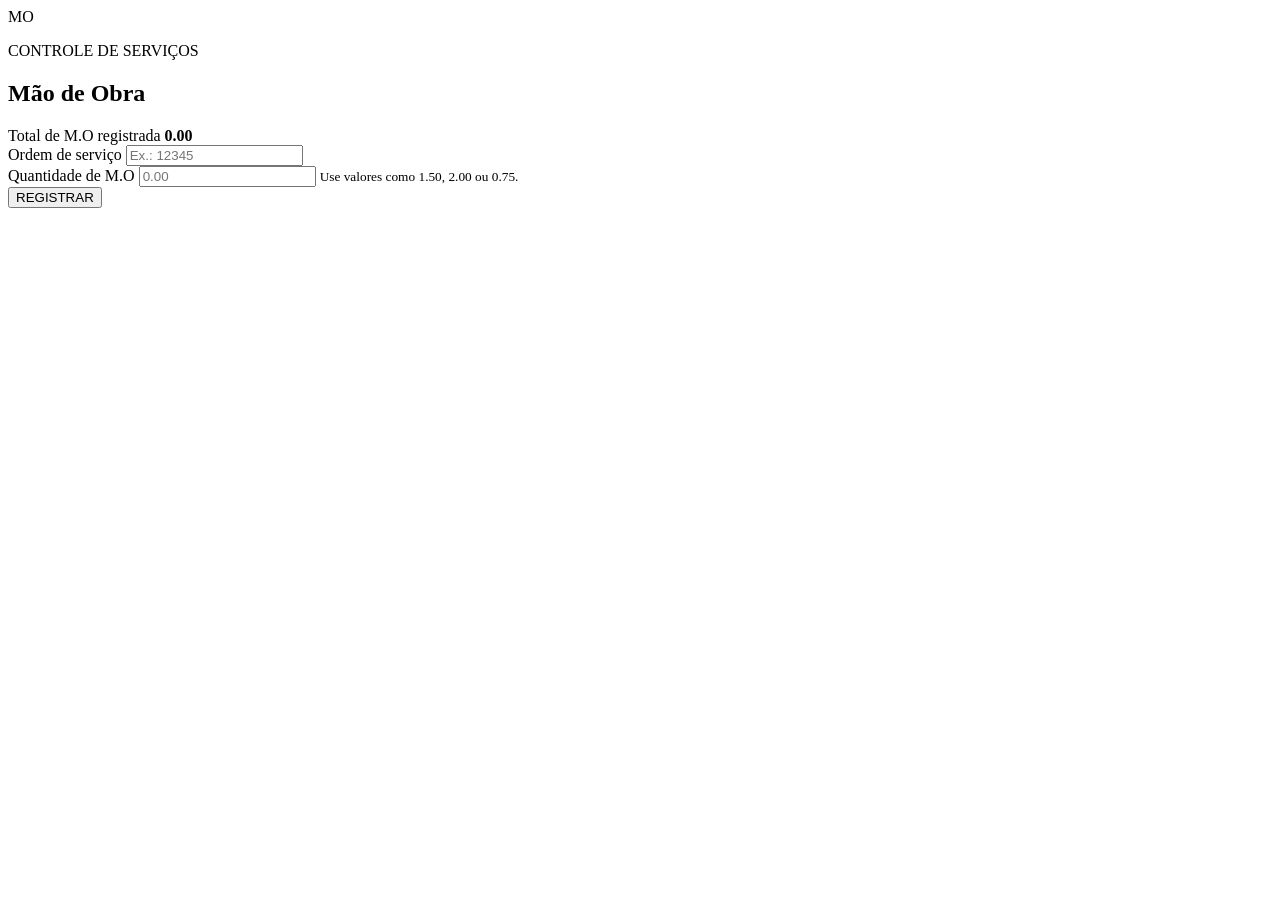
==== index.html @ 824338c3 "feat: cria interface inicial para registro de mão de obra" ====
<!DOCTYPE html>
<html lang="pt-BR">
<head>
  <meta charset="UTF-8">
  <meta name="viewport" content="width=device-width, initial-scale=1.0, viewport-fit=cover">
  <meta name="theme-color" content="#071b33">
  <meta name="description" content="Registro simples de ordem de serviço e mão de obra.">
  <title>Mão de Obra</title>
  <link rel="stylesheet" href="styles.css">
</head>
<body>
  <main class="page-shell">
    <section class="app-card" aria-labelledby="page-title">
      <header class="app-header">
        <div class="brand-mark" aria-hidden="true">MO</div>
        <div>
          <p class="eyebrow">CONTROLE DE SERVIÇOS</p>
          <h1 id="page-title">Mão de Obra</h1>
        </div>
      </header>

      <section class="total-card" aria-live="polite">
        <span>Total de M.O registrada</span>
        <strong id="total-mo">0.00</strong>
      </section>

      <form id="registro-form" class="form-card" novalidate>
        <div class="field-group">
          <label for="ordem-servico">Ordem de serviço</label>
          <input
            id="ordem-servico"
            name="ordemServico"
            type="text"
            inputmode="numeric"
            autocomplete="off"
            placeholder="Ex.: 12345"
            maxlength="40"
            required
          >
        </div>

        <div class="field-group">
          <label for="mao-obra">Quantidade de M.O</label>
          <input
            id="mao-obra"
            name="maoObra"
            type="text"
            inputmode="decimal"
            autocomplete="off"
            placeholder="0.00"
            required
          >
          <small>Use valores como 1.50, 2.00 ou 0.75.</small>
        </div>

        <button id="btn-registrar" type="submit">REGISTRAR</button>
        <p id="status" class="status" role="status" aria-live="polite"></p>
      </form>
    </section>
  </main>

  <script src="app.js" defer></script>
</body>
</html>
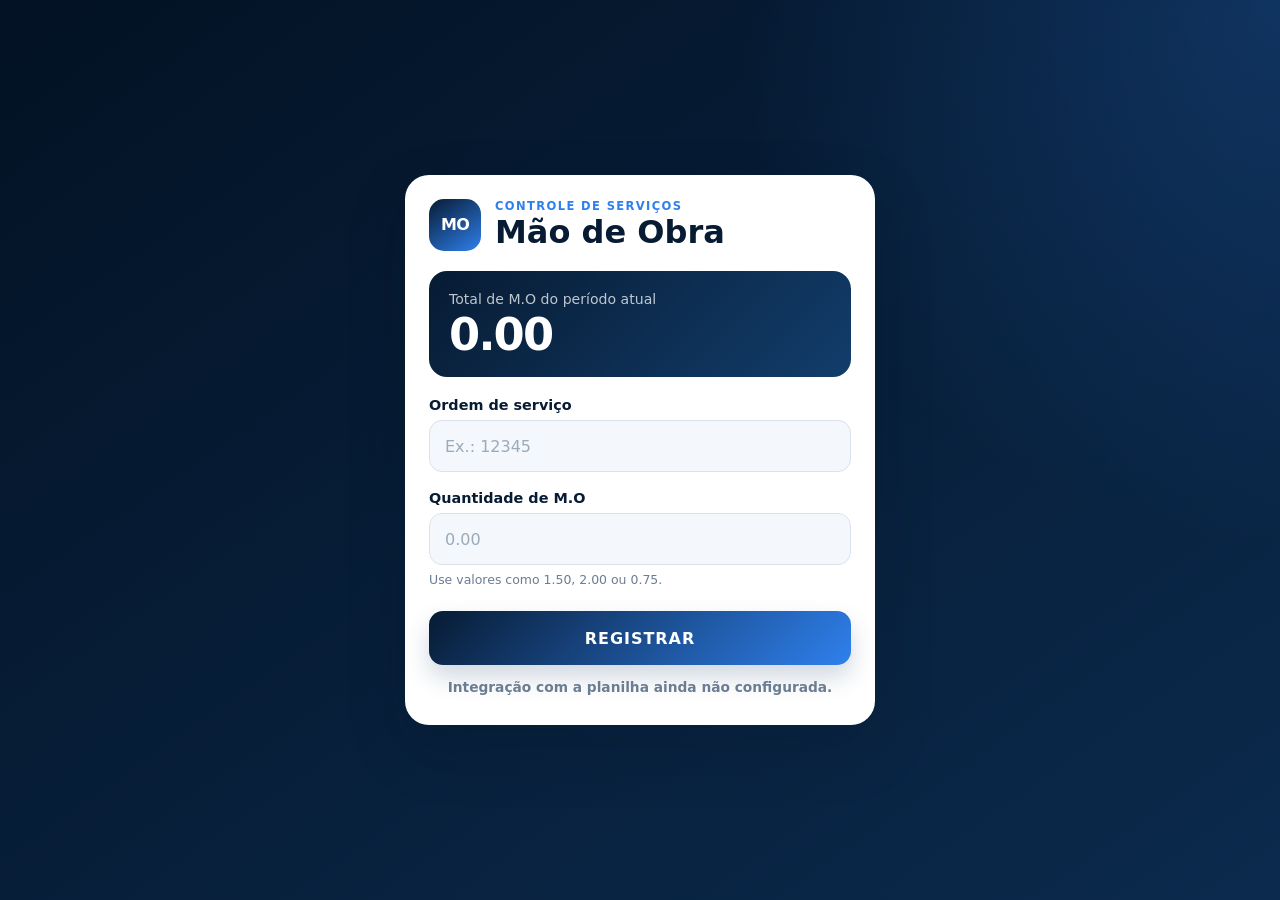
==== commit bd483023: "Ajusta rótulo do total para o ciclo atual" ====
--- a/index.html
+++ b/index.html
@@ -20,7 +20,7 @@
       </header>
 
       <section class="total-card" aria-live="polite">
-        <span>Total de M.O registrada</span>
+        <span>Total de M.O do período atual</span>
         <strong id="total-mo">0.00</strong>
       </section>
 
--- a/styles.css
+++ b/styles.css
@@ -0,0 +1,226 @@
+:root {
+  --navy-950: #031224;
+  --navy-900: #071b33;
+  --navy-800: #0b2a4d;
+  --navy-700: #123d6b;
+  --blue-500: #2f80ed;
+  --blue-400: #5aa2ff;
+  --surface: #ffffff;
+  --surface-soft: #f4f7fb;
+  --text: #10233b;
+  --muted: #6b7d92;
+  --border: #d9e2ec;
+  --success: #177245;
+  --danger: #b42318;
+  --shadow: 0 24px 60px rgba(3, 18, 36, 0.18);
+}
+
+* {
+  box-sizing: border-box;
+}
+
+html {
+  min-height: 100%;
+  background: var(--navy-950);
+}
+
+body {
+  min-height: 100vh;
+  margin: 0;
+  font-family: Inter, ui-sans-serif, system-ui, -apple-system, BlinkMacSystemFont, "Segoe UI", sans-serif;
+  color: var(--text);
+  background:
+    radial-gradient(circle at top right, rgba(47, 128, 237, 0.22), transparent 34rem),
+    linear-gradient(145deg, var(--navy-950), var(--navy-800));
+}
+
+button,
+input {
+  font: inherit;
+}
+
+.page-shell {
+  min-height: 100vh;
+  display: grid;
+  place-items: center;
+  padding: max(22px, env(safe-area-inset-top)) 18px max(22px, env(safe-area-inset-bottom));
+}
+
+.app-card {
+  width: min(100%, 470px);
+  background: var(--surface);
+  border-radius: 24px;
+  box-shadow: var(--shadow);
+  overflow: hidden;
+}
+
+.app-header {
+  display: flex;
+  align-items: center;
+  gap: 14px;
+  padding: 24px 24px 16px;
+}
+
+.brand-mark {
+  width: 52px;
+  height: 52px;
+  display: grid;
+  place-items: center;
+  flex: 0 0 auto;
+  border-radius: 15px;
+  color: #fff;
+  font-weight: 800;
+  letter-spacing: -0.04em;
+  background: linear-gradient(145deg, var(--navy-900), var(--blue-500));
+}
+
+.eyebrow {
+  margin: 0 0 3px;
+  font-size: 0.72rem;
+  font-weight: 800;
+  letter-spacing: 0.12em;
+  color: var(--blue-500);
+}
+
+h1 {
+  margin: 0;
+  font-size: clamp(1.65rem, 6vw, 2rem);
+  line-height: 1.05;
+  color: var(--navy-900);
+}
+
+.total-card {
+  margin: 4px 24px 20px;
+  padding: 20px;
+  border-radius: 18px;
+  color: #fff;
+  background: linear-gradient(135deg, var(--navy-900), var(--navy-700));
+}
+
+.total-card span {
+  display: block;
+  margin-bottom: 6px;
+  font-size: 0.88rem;
+  color: rgba(255, 255, 255, 0.74);
+}
+
+.total-card strong {
+  display: block;
+  font-size: clamp(2rem, 10vw, 2.8rem);
+  line-height: 1;
+  font-variant-numeric: tabular-nums;
+  letter-spacing: -0.04em;
+}
+
+.form-card {
+  padding: 0 24px 26px;
+}
+
+.field-group + .field-group {
+  margin-top: 18px;
+}
+
+label {
+  display: block;
+  margin-bottom: 7px;
+  font-size: 0.9rem;
+  font-weight: 750;
+  color: var(--navy-900);
+}
+
+input {
+  width: 100%;
+  min-height: 52px;
+  padding: 0 15px;
+  border: 1px solid var(--border);
+  border-radius: 13px;
+  outline: none;
+  color: var(--text);
+  background: var(--surface-soft);
+  transition: border-color 0.2s ease, box-shadow 0.2s ease, background 0.2s ease;
+}
+
+input:focus {
+  border-color: var(--blue-500);
+  background: #fff;
+  box-shadow: 0 0 0 4px rgba(47, 128, 237, 0.12);
+}
+
+input::placeholder {
+  color: #9aabba;
+}
+
+small {
+  display: block;
+  margin-top: 7px;
+  color: var(--muted);
+  font-size: 0.78rem;
+}
+
+button {
+  width: 100%;
+  min-height: 54px;
+  margin-top: 24px;
+  border: 0;
+  border-radius: 14px;
+  cursor: pointer;
+  color: #fff;
+  font-weight: 850;
+  letter-spacing: 0.06em;
+  background: linear-gradient(135deg, var(--navy-900), var(--blue-500));
+  box-shadow: 0 12px 24px rgba(18, 61, 107, 0.2);
+  transition: transform 0.15s ease, opacity 0.15s ease, box-shadow 0.15s ease;
+}
+
+button:hover {
+  box-shadow: 0 14px 28px rgba(18, 61, 107, 0.28);
+}
+
+button:active {
+  transform: translateY(1px);
+}
+
+button:disabled {
+  cursor: wait;
+  opacity: 0.68;
+}
+
+.status {
+  min-height: 20px;
+  margin: 14px 2px 0;
+  text-align: center;
+  font-size: 0.86rem;
+  font-weight: 650;
+  color: var(--muted);
+}
+
+.status.success {
+  color: var(--success);
+}
+
+.status.error {
+  color: var(--danger);
+}
+
+@media (max-width: 420px) {
+  .page-shell {
+    padding-left: 12px;
+    padding-right: 12px;
+  }
+
+  .app-card {
+    border-radius: 20px;
+  }
+
+  .app-header {
+    padding: 20px 18px 14px;
+  }
+
+  .total-card {
+    margin: 2px 18px 18px;
+  }
+
+  .form-card {
+    padding: 0 18px 22px;
+  }
+}
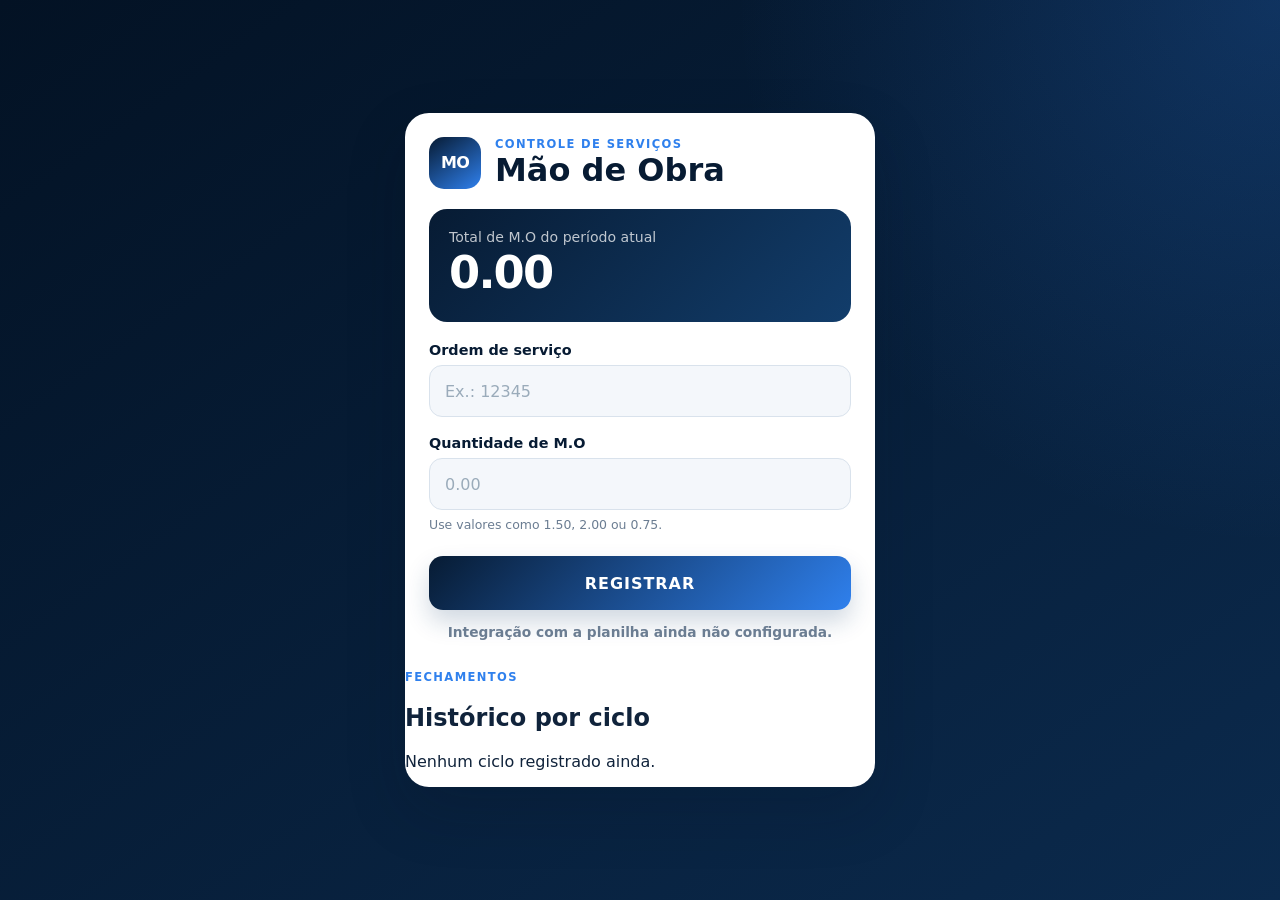
==== commit 933abb23: "Adiciona seção de histórico mensal" ====
--- a/index.html
+++ b/index.html
@@ -22,40 +22,32 @@
       <section class="total-card" aria-live="polite">
         <span>Total de M.O do período atual</span>
         <strong id="total-mo">0.00</strong>
+        <small id="periodo-atual" class="period-label"></small>
       </section>
 
       <form id="registro-form" class="form-card" novalidate>
         <div class="field-group">
           <label for="ordem-servico">Ordem de serviço</label>
-          <input
-            id="ordem-servico"
-            name="ordemServico"
-            type="text"
-            inputmode="numeric"
-            autocomplete="off"
-            placeholder="Ex.: 12345"
-            maxlength="40"
-            required
-          >
+          <input id="ordem-servico" name="ordemServico" type="text" inputmode="numeric" autocomplete="off" placeholder="Ex.: 12345" maxlength="40" required>
         </div>
 
         <div class="field-group">
           <label for="mao-obra">Quantidade de M.O</label>
-          <input
-            id="mao-obra"
-            name="maoObra"
-            type="text"
-            inputmode="decimal"
-            autocomplete="off"
-            placeholder="0.00"
-            required
-          >
+          <input id="mao-obra" name="maoObra" type="text" inputmode="decimal" autocomplete="off" placeholder="0.00" required>
           <small>Use valores como 1.50, 2.00 ou 0.75.</small>
         </div>
 
         <button id="btn-registrar" type="submit">REGISTRAR</button>
         <p id="status" class="status" role="status" aria-live="polite"></p>
       </form>
+
+      <section class="history-section" aria-labelledby="history-title">
+        <p class="eyebrow">FECHAMENTOS</p>
+        <h2 id="history-title">Histórico por ciclo</h2>
+        <div id="history-list" class="history-list" aria-live="polite">
+          <p class="history-empty">Nenhum ciclo registrado ainda.</p>
+        </div>
+      </section>
     </section>
   </main>
 
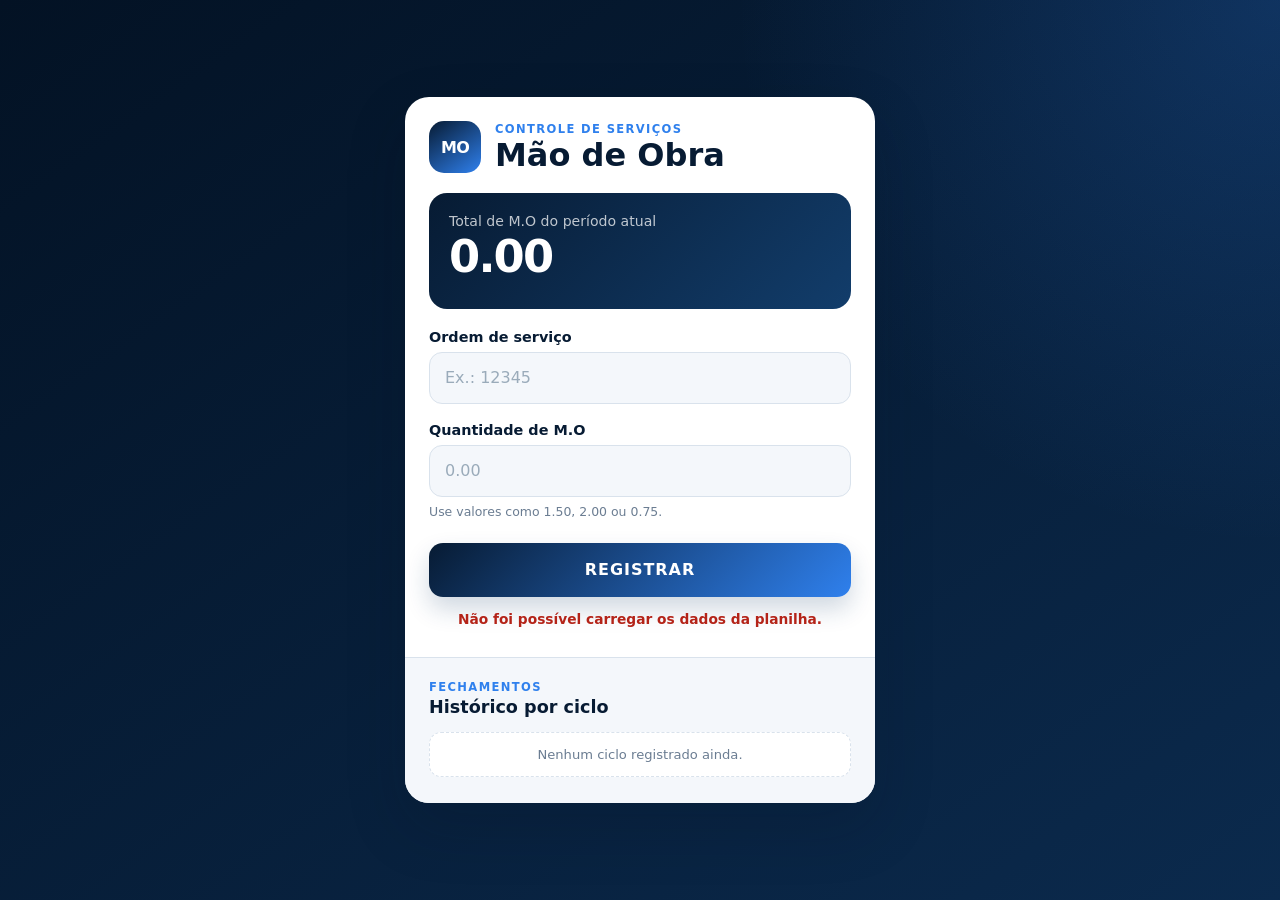
==== commit 1e5f7ff1: "Habilita metadados e manifest do PWA" ====
--- a/index.html
+++ b/index.html
@@ -5,7 +5,16 @@
   <meta name="viewport" content="width=device-width, initial-scale=1.0, viewport-fit=cover">
   <meta name="theme-color" content="#071b33">
   <meta name="description" content="Registro simples de ordem de serviço e mão de obra.">
+  <meta name="mobile-web-app-capable" content="yes">
+  <meta name="apple-mobile-web-app-capable" content="yes">
+  <meta name="apple-mobile-web-app-status-bar-style" content="black-translucent">
+  <meta name="apple-mobile-web-app-title" content="Mão de Obra">
+
   <title>Mão de Obra</title>
+
+  <link rel="manifest" href="./manifest.webmanifest">
+  <link rel="icon" type="image/svg+xml" href="./icons/icon.svg">
+  <link rel="apple-touch-icon" href="./icons/icon.svg">
   <link rel="stylesheet" href="styles.css">
 </head>
 <body>
--- a/styles.css
+++ b/styles.css
@@ -82,11 +82,19 @@
   color: var(--blue-500);
 }
 
+h1,
+h2 {
+  margin: 0;
+  color: var(--navy-900);
+}
+
 h1 {
-  margin: 0;
   font-size: clamp(1.65rem, 6vw, 2rem);
   line-height: 1.05;
-  color: var(--navy-900);
+}
+
+h2 {
+  font-size: 1.1rem;
 }
 
 .total-card {
@@ -110,6 +118,12 @@
   line-height: 1;
   font-variant-numeric: tabular-nums;
   letter-spacing: -0.04em;
+}
+
+.total-card .period-label {
+  margin-top: 9px;
+  color: rgba(255, 255, 255, 0.72);
+  font-size: 0.76rem;
 }
 
 .form-card {
@@ -202,6 +216,75 @@
   color: var(--danger);
 }
 
+.history-section {
+  padding: 22px 24px 26px;
+  border-top: 1px solid var(--border);
+  background: var(--surface-soft);
+}
+
+.history-list {
+  display: grid;
+  gap: 10px;
+  margin-top: 15px;
+}
+
+.history-item {
+  display: flex;
+  align-items: center;
+  justify-content: space-between;
+  gap: 14px;
+  padding: 13px 14px;
+  border: 1px solid var(--border);
+  border-radius: 13px;
+  background: #fff;
+}
+
+.history-item.current {
+  border-color: rgba(47, 128, 237, 0.42);
+  box-shadow: inset 3px 0 0 var(--blue-500);
+}
+
+.history-info {
+  min-width: 0;
+}
+
+.history-info > strong {
+  display: block;
+  font-size: 0.78rem;
+  line-height: 1.4;
+  color: var(--text);
+}
+
+.current-badge {
+  display: inline-block;
+  margin-top: 5px;
+  padding: 3px 7px;
+  border-radius: 999px;
+  font-size: 0.62rem;
+  font-weight: 850;
+  letter-spacing: 0.06em;
+  color: var(--blue-500);
+  background: rgba(47, 128, 237, 0.1);
+}
+
+.history-total {
+  flex: 0 0 auto;
+  font-size: 1.1rem;
+  color: var(--navy-900);
+  font-variant-numeric: tabular-nums;
+}
+
+.history-empty {
+  margin: 0;
+  padding: 14px;
+  border: 1px dashed var(--border);
+  border-radius: 12px;
+  text-align: center;
+  color: var(--muted);
+  font-size: 0.82rem;
+  background: #fff;
+}
+
 @media (max-width: 420px) {
   .page-shell {
     padding-left: 12px;
@@ -220,7 +303,13 @@
     margin: 2px 18px 18px;
   }
 
-  .form-card {
-    padding: 0 18px 22px;
-  }
-}
+  .form-card,
+  .history-section {
+    padding-left: 18px;
+    padding-right: 18px;
+  }
+
+  .history-item {
+    padding: 12px;
+  }
+}
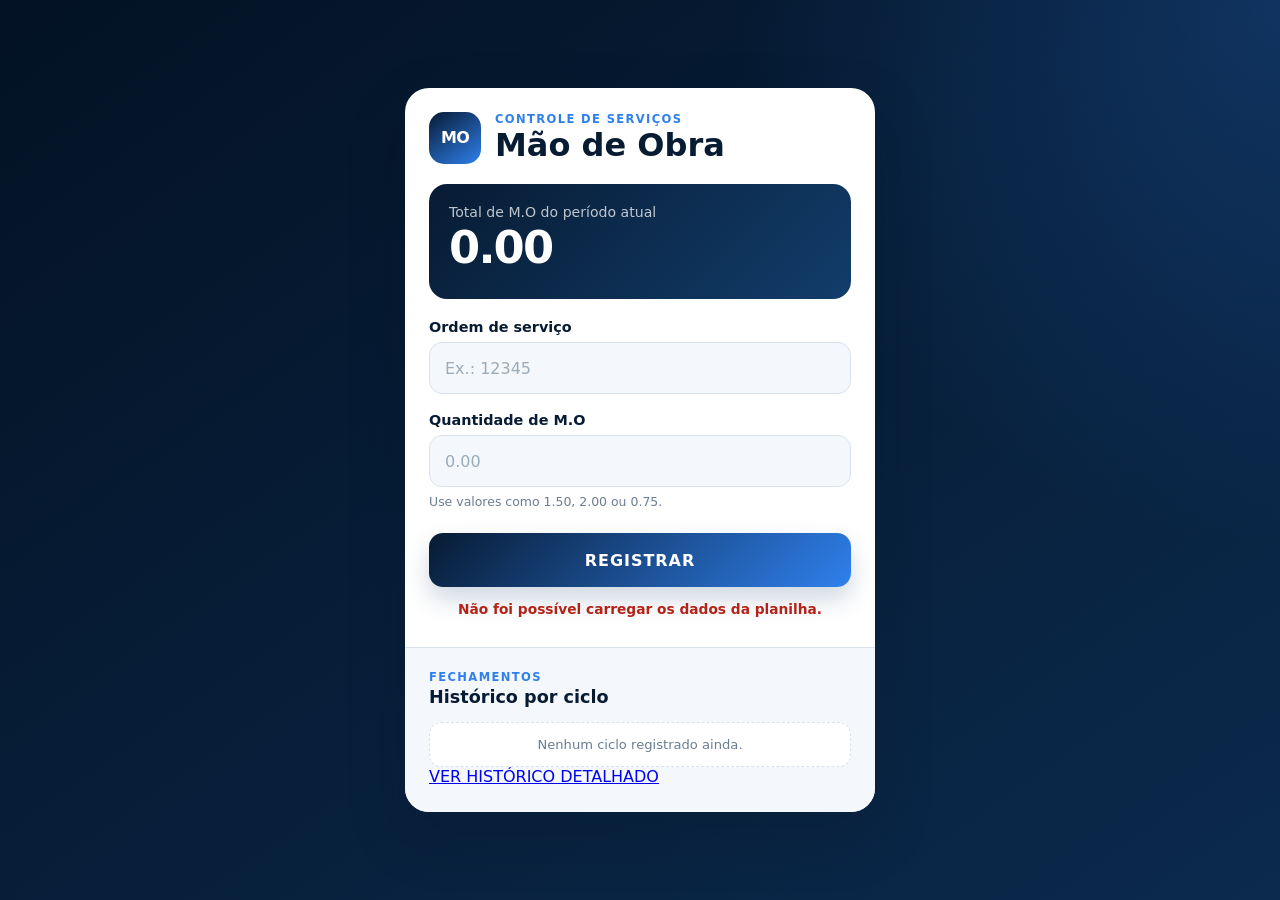
==== commit 192acd00: "Adiciona acesso ao histórico detalhado" ====
--- a/index.html
+++ b/index.html
@@ -56,6 +56,7 @@
         <div id="history-list" class="history-list" aria-live="polite">
           <p class="history-empty">Nenhum ciclo registrado ainda.</p>
         </div>
+        <a class="link-button" href="historico.html">VER HISTÓRICO DETALHADO</a>
       </section>
     </section>
   </main>
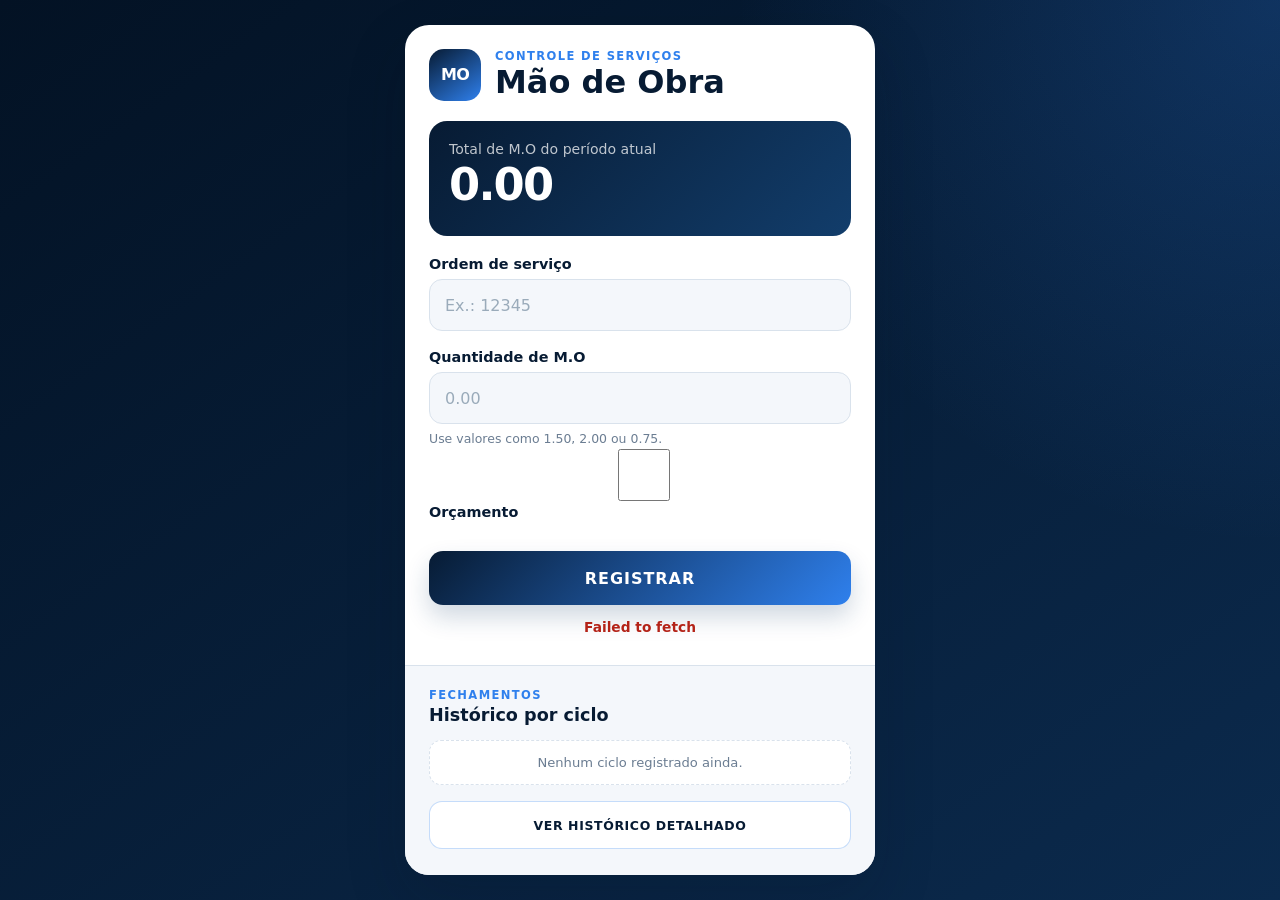
==== commit 8a914c18: "feat: adicionar checkbox de orçamento ao formulário" ====
--- a/index.html
+++ b/index.html
@@ -46,6 +46,11 @@
           <small>Use valores como 1.50, 2.00 ou 0.75.</small>
         </div>
 
+        <label class="checkbox-field" for="orcamento">
+          <input id="orcamento" name="orcamento" type="checkbox">
+          <span>Orçamento</span>
+        </label>
+
         <button id="btn-registrar" type="submit">REGISTRAR</button>
         <p id="status" class="status" role="status" aria-live="polite"></p>
       </form>
--- a/styles.css
+++ b/styles.css
@@ -35,7 +35,8 @@
 }
 
 button,
-input {
+input,
+select {
   font: inherit;
 }
 
@@ -52,6 +53,10 @@
   border-radius: 24px;
   box-shadow: var(--shadow);
   overflow: hidden;
+}
+
+.app-card.wide {
+  width: min(100%, 860px);
 }
 
 .app-header {
@@ -142,7 +147,8 @@
   color: var(--navy-900);
 }
 
-input {
+input,
+select {
   width: 100%;
   min-height: 52px;
   padding: 0 15px;
@@ -154,7 +160,12 @@
   transition: border-color 0.2s ease, box-shadow 0.2s ease, background 0.2s ease;
 }
 
-input:focus {
+select {
+  cursor: pointer;
+}
+
+input:focus,
+select:focus {
   border-color: var(--blue-500);
   background: #fff;
   box-shadow: 0 0 0 4px rgba(47, 128, 237, 0.12);
@@ -285,6 +296,220 @@
   background: #fff;
 }
 
+.link-button {
+  min-height: 48px;
+  margin-top: 16px;
+  display: flex;
+  align-items: center;
+  justify-content: center;
+  padding: 0 16px;
+  border: 1px solid rgba(47, 128, 237, 0.28);
+  border-radius: 13px;
+  text-decoration: none;
+  text-align: center;
+  color: var(--navy-900);
+  font-size: 0.78rem;
+  font-weight: 850;
+  letter-spacing: 0.05em;
+  background: #fff;
+}
+
+.link-button:hover {
+  border-color: var(--blue-500);
+  color: var(--blue-500);
+}
+
+.history-page-shell {
+  align-items: start;
+}
+
+.history-page-header {
+  border-bottom: 1px solid var(--border);
+}
+
+.header-copy {
+  min-width: 0;
+}
+
+.header-back {
+  margin-left: auto;
+  flex: 0 0 auto;
+  padding: 9px 11px;
+  border-radius: 10px;
+  text-decoration: none;
+  color: var(--navy-700);
+  font-size: 0.78rem;
+  font-weight: 800;
+  background: var(--surface-soft);
+}
+
+.filter-card {
+  padding: 22px 24px 24px;
+  border-bottom: 1px solid var(--border);
+}
+
+.filter-form {
+  margin-top: 18px;
+}
+
+.filter-grid {
+  display: grid;
+  grid-template-columns: repeat(2, minmax(0, 1fr));
+  gap: 14px;
+}
+
+.filter-grid .field-group + .field-group {
+  margin-top: 0;
+}
+
+.filter-action {
+  margin-top: 16px;
+}
+
+.history-summary {
+  margin: 22px 24px 0;
+  display: flex;
+  align-items: end;
+  justify-content: space-between;
+  gap: 20px;
+  padding: 20px;
+  border-radius: 18px;
+  color: #fff;
+  background: linear-gradient(135deg, var(--navy-900), var(--navy-700));
+}
+
+.history-summary span {
+  display: block;
+  color: rgba(255, 255, 255, 0.76);
+  font-size: 0.82rem;
+}
+
+.history-summary strong {
+  display: block;
+  margin-top: 6px;
+  font-size: clamp(2rem, 8vw, 2.6rem);
+  line-height: 1;
+  font-variant-numeric: tabular-nums;
+}
+
+.history-summary-meta {
+  text-align: right;
+}
+
+.history-summary-meta span {
+  color: #fff;
+  font-weight: 750;
+}
+
+.history-summary-meta small {
+  margin-top: 5px;
+  color: rgba(255, 255, 255, 0.7);
+}
+
+.history-status {
+  margin-left: 24px;
+  margin-right: 24px;
+}
+
+.records-section {
+  padding: 8px 24px 28px;
+}
+
+.records-title-row {
+  margin-bottom: 14px;
+}
+
+.records-head,
+.record-item {
+  display: grid;
+  grid-template-columns: 1.1fr 0.8fr 1.2fr 0.65fr;
+  gap: 12px;
+  align-items: center;
+}
+
+.records-head {
+  padding: 0 14px 8px;
+  color: var(--muted);
+  font-size: 0.72rem;
+  font-weight: 800;
+  letter-spacing: 0.05em;
+  text-transform: uppercase;
+}
+
+.records-list {
+  display: grid;
+  gap: 9px;
+}
+
+.record-item {
+  padding: 14px;
+  border: 1px solid var(--border);
+  border-radius: 13px;
+  background: var(--surface-soft);
+}
+
+.record-cell {
+  min-width: 0;
+}
+
+.record-cell strong {
+  display: block;
+  overflow: hidden;
+  color: var(--text);
+  font-size: 0.9rem;
+  text-overflow: ellipsis;
+  white-space: nowrap;
+}
+
+.record-label {
+  display: none;
+  margin-bottom: 3px;
+  color: var(--muted);
+  font-size: 0.66rem;
+  font-weight: 800;
+  letter-spacing: 0.05em;
+  text-transform: uppercase;
+}
+
+.record-mo {
+  text-align: right;
+}
+
+.record-mo strong {
+  color: var(--navy-900);
+  font-size: 1rem;
+  font-variant-numeric: tabular-nums;
+}
+
+@media (max-width: 620px) {
+  .history-summary {
+    align-items: start;
+    flex-direction: column;
+    gap: 14px;
+  }
+
+  .history-summary-meta {
+    text-align: left;
+  }
+
+  .records-head {
+    display: none;
+  }
+
+  .record-item {
+    grid-template-columns: repeat(2, minmax(0, 1fr));
+    gap: 12px 16px;
+  }
+
+  .record-label {
+    display: block;
+  }
+
+  .record-mo {
+    text-align: left;
+  }
+}
+
 @media (max-width: 420px) {
   .page-shell {
     padding-left: 12px;
@@ -299,17 +524,51 @@
     padding: 20px 18px 14px;
   }
 
+  .history-page-header {
+    gap: 10px;
+  }
+
+  .history-page-header .brand-mark {
+    width: 46px;
+    height: 46px;
+    border-radius: 13px;
+  }
+
+  .history-page-header h1 {
+    font-size: 1.4rem;
+  }
+
+  .header-back {
+    padding: 8px 9px;
+  }
+
   .total-card {
     margin: 2px 18px 18px;
   }
 
   .form-card,
-  .history-section {
+  .history-section,
+  .filter-card,
+  .records-section {
     padding-left: 18px;
     padding-right: 18px;
   }
 
+  .history-summary {
+    margin-left: 18px;
+    margin-right: 18px;
+  }
+
+  .history-status {
+    margin-left: 18px;
+    margin-right: 18px;
+  }
+
   .history-item {
     padding: 12px;
   }
-}
+
+  .filter-grid {
+    gap: 10px;
+  }
+}
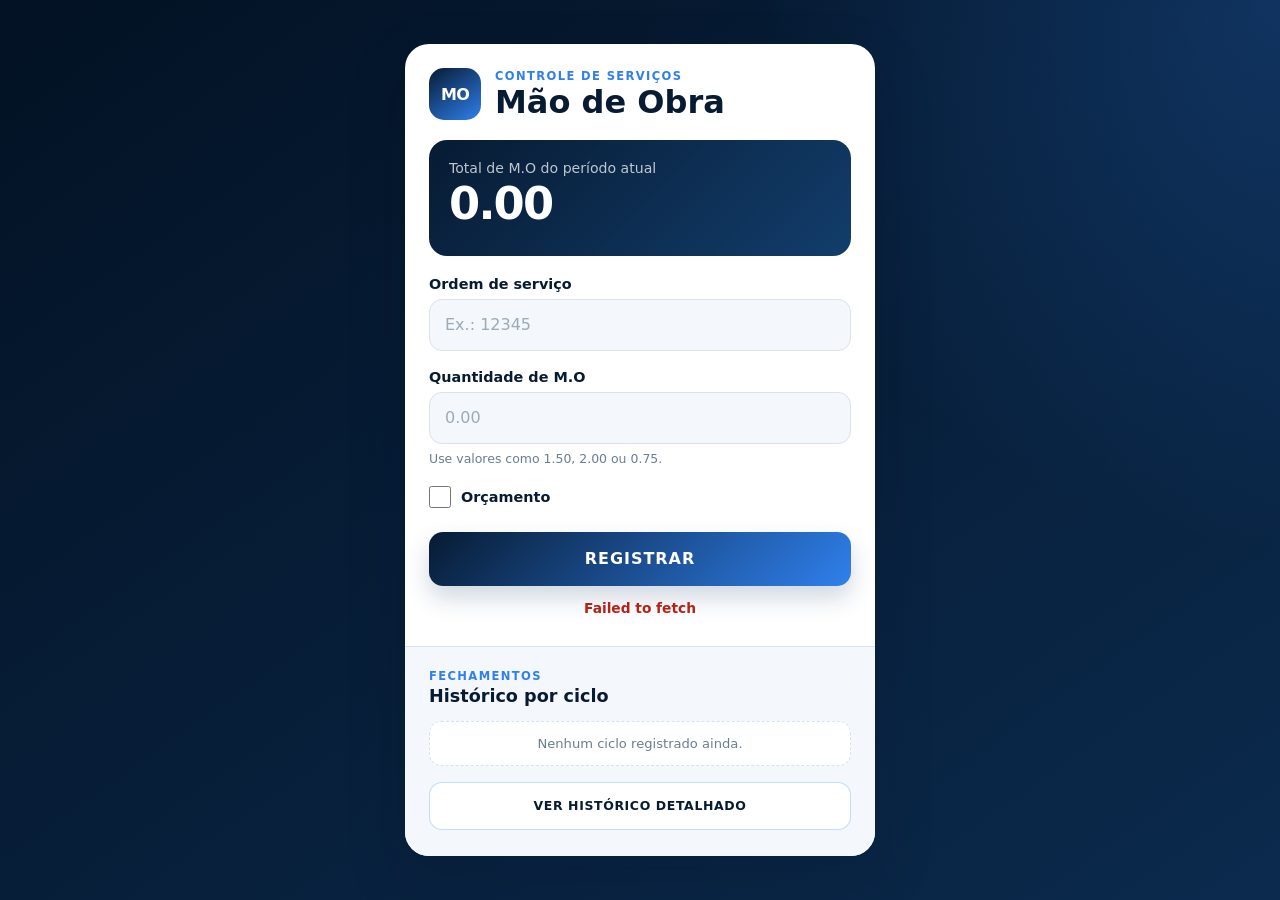
==== commit 45ed2430: "style: ajustar visual do checkbox de orçamento" ====
--- a/index.html
+++ b/index.html
@@ -16,6 +16,32 @@
   <link rel="icon" type="image/svg+xml" href="./icons/icon.svg">
   <link rel="apple-touch-icon" href="./icons/icon.svg">
   <link rel="stylesheet" href="styles.css">
+  <style>
+    .checkbox-field {
+      display: flex;
+      align-items: center;
+      gap: 10px;
+      width: fit-content;
+      margin: 20px 0 0;
+      cursor: pointer;
+      user-select: none;
+    }
+
+    .checkbox-field input[type="checkbox"] {
+      width: 22px;
+      min-height: 22px;
+      height: 22px;
+      margin: 0;
+      padding: 0;
+      flex: 0 0 22px;
+      accent-color: var(--blue-500);
+      cursor: pointer;
+    }
+
+    .checkbox-field span {
+      line-height: 1;
+    }
+  </style>
 </head>
 <body>
   <main class="page-shell">
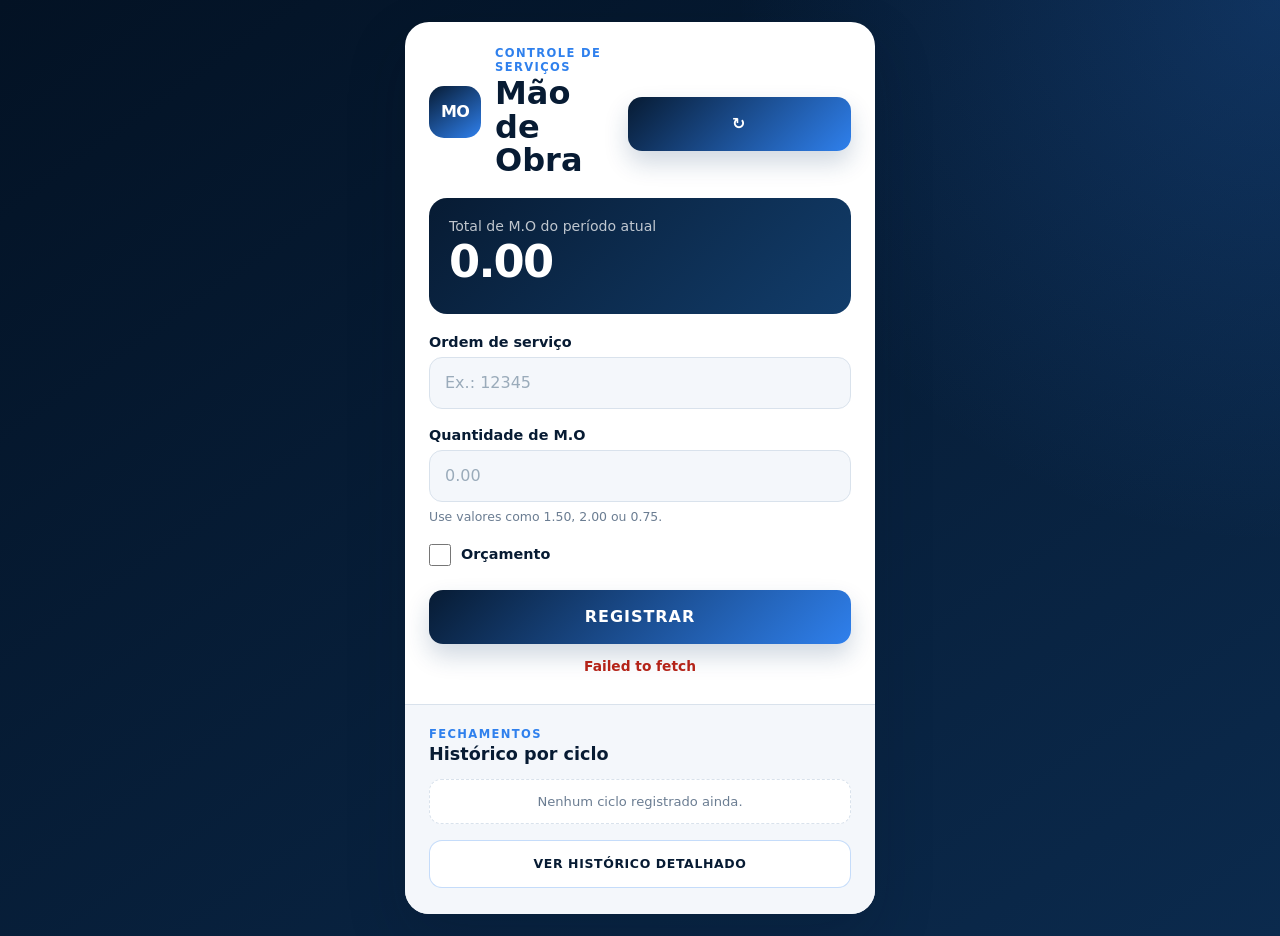
==== commit e519d9b2: "feat: padronizar atualização (index.html)" ====
--- a/index.html
+++ b/index.html
@@ -52,6 +52,7 @@
           <p class="eyebrow">CONTROLE DE SERVIÇOS</p>
           <h1 id="page-title">Mão de Obra</h1>
         </div>
+        <button id="btn-atualizar" class="refresh-button" type="button" aria-label="Atualizar dados" title="Atualizar dados"><span aria-hidden="true">↻</span></button>
       </header>
 
       <section class="total-card" aria-live="polite">
@@ -92,6 +93,7 @@
     </section>
   </main>
 
+  <script src="refresh.js" defer></script>
   <script src="app.js" defer></script>
 </body>
 </html>
